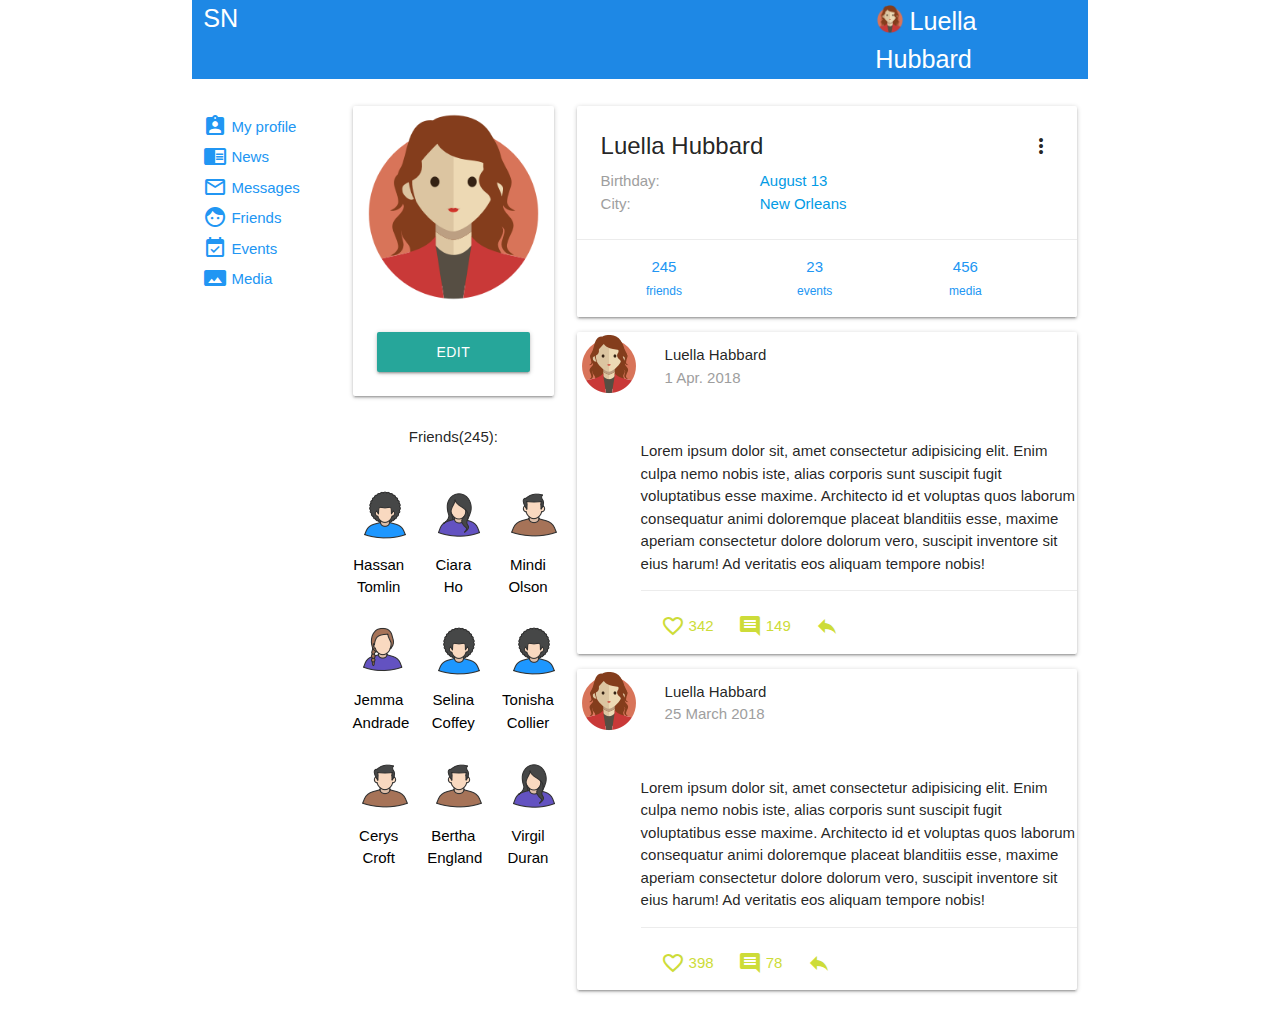
==== index.html @ 28e6f409 "materialize_dz" ====
<!DOCTYPE html>
<html lang="ru">
<head>
    <meta charset="UTF-8">
    <meta name="viewport" content="width=device-width, initial-scale=1.0">
    <title>Materialize</title>
    <link rel="stylesheet" href="materialize/css/materialize.min.css">
    <link href="https://fonts.googleapis.com/icon?family=Material+Icons" rel="stylesheet">
    <link rel="stylesheet" href="css/style.css">
</head>
<body>
    <div class="container">
        <div class="row blue darken-1 white-text">
            <div class="col s1">
                <span class="flow-text valign-wrapper brand-logo">SN</span>
            </div>
            <div class="col s3 offset-s8">
                <img class="responsive-img circle valign-wrapper ava" src="./img/av_64.png">
                <span class="flow-text">Luella Hubbard</span>
            </div>
        </div>
        <div class="row">
            <div class="col s2 blue-text hoverable">
                <ul>
                    <li class="hoverable">
                        <i class="material-icons">assignment_ind</i>
                        <span>My profile</span>
                    </li>
                    <li class="hoverable">
                        <i class="material-icons">chrome_reader_mode</i>
                        <span>News</span>
                    </li>
                    <li class="hoverable">
                        <i class="material-icons">mail_outline</i>
                        <span>Messages</span>
                    </li>
                    <li class="hoverable">
                        <i class="material-icons">face</i>
                        <span>Friends</span>
                    </li>
                    <li class="hoverable">
                        <i class="material-icons">event_available</i>
                        <span>Events</span>
                    </li>
                    <li class="hoverable">
                        <i class="material-icons">panorama</i>
                        <span>Media</span>
                    </li>
                </ul>
            </div>
            <div class="col s3">
                <div class="card hoverable">
                    <div class="card-image waves-effect waves-block waves-light">
                      <img class="activator" src="./img/av_256.png">
                    </div>
                    <div class="card-content">
                      <button class="btn card_btn_width">EDIT</button>
                    </div>
                  </div>
                <div class="hoverable">
                    <div class="row center-align">
                        <div class="col s12">
                            <p>Friends(245):</p>
                        </div>
                        </div>
                    <div class="row center-align">
                        <div class="col s4 responsive-img">
                            <img src="./img/avatar_1.png">
                            <div><a href="#" class="black-text">Hassan Tomlin</a></div>
                        </div>
                        <div class="col s4 responsive-img">
                            <img src="./img/avatar_4.png">
                            <div><a href="#" class="black-text">Ciara Ho</a></div>
                        </div>
                        <div class="col s4 responsive-img">
                            <img src="./img/avatar_3.png">
                            <div><a href="#" class="black-text">Mindi Olson</a></div>
                        </div>
                    </div>
                    <div class="row center-align">
                        <div class="col s4 responsive-img">
                            <img src="./img/avatar_2.png">
                            <div><a href="#" class="black-text">Jemma Andrade</a></div>
                        </div>
                        <div class="col s4 responsive-img">
                            <img src="./img/avatar_1.png">
                            <div><a href="#" class="black-text">Selina Coffey</a></div>
                        </div>
                        <div class="col s4 responsive-img">
                            <img src="./img/avatar_1.png">
                            <div><a href="#" class="black-text">Tonisha Collier</a></div>
                        </div>
                    </div>
                    <div class="row center-align">
                        <div class="col s4 responsive-img">
                            <img src="./img/avatar_3.png">
                            <div><a href="#" class="black-text">Cerys Croft</a></div>
                          </div>
                        <div class="col s4 responsive-img">
                            <img src="./img/avatar_3.png">
                            <div><a href="#" class="black-text">Bertha England</a></div>
                        </div>
                        <div class="col s4 responsive-img">
                            <img src="./img/avatar_4.png">
                            <div><a href="#" class="black-text">Virgil Duran</a></div>
                        </div>
                    </div>
                </div>
            </div>
            <div class="col s7">
                <div class="card hoverable">
                    <div class="card-content">
                      <span class="card-title">Luella Hubbard<i class="material-icons right">more_vert</i></span>
                      <div class="card-content-adress-display">
                          <div>
                            <div><span class="grey-text">Birthday:</span></div>
                            <div><span class="grey-text">City:</span></div>
                          </div>
                          <div>
                            <div><span><a href="#">August 13</a></span></div>
                            <div><span><a href="#">New Orleans</a></span></div>
                          </div>
                        </div>
                    </div>
                    <div class="card-action links">
                      <a href="#" class="blue-text">245 <span>friends</span></a>
                      <a href="#" class="blue-text">23 <span>events</span></a>
                      <a href="#" class="blue-text">456 <span>media</span></a>
                    </div>
                  </div>
                  <div class="card horizontal hoverable">
                    <div class="card-image avatar64">
                      <img src="./img/av_64.png">
                    </div>
                    <div class="card-stacked">
                      <div class="card-content card-content-user">
                        <div>Luella Habbard</div>
                        <div class="grey-text">1 Apr. 2018</div>
                      </div>
                      <div class="card-stacked">
                        <p>Lorem ipsum dolor sit, amet consectetur adipisicing elit.
                          Enim culpa nemo nobis iste, alias corporis sunt suscipit fugit voluptatibus
                          esse maxime. Architecto id et voluptas quos laborum consequatur animi doloremque
                          placeat blanditiis esse, maxime aperiam consectetur dolore dolorum vero, suscipit
                          inventore sit eius harum! Ad veritatis eos aliquam tempore nobis!</p>
                    </div>
                      <div class="card-action links1">
                        <a href="#" class="lime-text darken-1"><i class="material-icons">favorite_border</i>342</a>
                        <a href="#" class="lime-text darken-1"><i class="material-icons">insert_comment</i>149</a>
                        <a href="#" class="lime-text darken-1"><i class="material-icons">reply</i></a>
                      </div>
                    </div>
                  </div>
                  <div class="card horizontal hoverable">
                    <div class="card-image avatar64">
                      <img src="./img/av_64.png">
                    </div>
                    <div class="card-stacked">
                      <div class="card-content card-content-user">
                        <div>Luella Habbard</div>
                        <div class="grey-text">25 March 2018</div>
                      </div>
                      <div class="card-stacked">
                        <p>Lorem ipsum dolor sit, amet consectetur adipisicing elit.
                          Enim culpa nemo nobis iste, alias corporis sunt suscipit fugit voluptatibus
                          esse maxime. Architecto id et voluptas quos laborum consequatur animi doloremque
                          placeat blanditiis esse, maxime aperiam consectetur dolore dolorum vero, suscipit
                          inventore sit eius harum! Ad veritatis eos aliquam tempore nobis!</p>
                    </div>
                      <div class="card-action links1">
                        <a href="#" class="lime-text darken-1"><i class="material-icons">favorite_border</i>398</a>
                        <a href="#" class="lime-text darken-1"><i class="material-icons">insert_comment</i>78</a>
                        <a href="#" class="lime-text darken-1"><i class="material-icons">reply</i></a>
                      </div>
                    </div>
                  </div>
            </div>
        </div>
    </div>
    <script src="materialize/js/materialize.min.js"></script>
</body>
</html>
---- css/style.css ----
.ava {
    width: 30px;
    height: auto;
    display: inline-block;
    position: relative;
    top: 4px;
    
}

li > span {
    position: relative;
    bottom: 6px;
}

.hoverable {
    cursor: pointer;
}

.card_btn_width {
    width: 100%;
    height: 40px;
}

.links {
    display: flex;
    justify-content: space-around;
}

.links > a {
    display: block;
    width: 50px;
    height: auto;
    text-align: center;
}

a > span {
    font-size: 0.8rem;
    text-transform: lowercase;
}

.card-content-adress-display {
    display: flex;
    justify-content: flex-start;
}

.card-content-adress-display > :nth-child(2) {
    display: flex;
    flex-direction: column;
    margin-left: 100px;
}

.card-content-user {
    display: flex;
    flex-direction: column;
    justify-content: flex-start;
    position: relative;
    bottom: 12px;
}

.links1>a>i {
    position: relative;
    top: 7px;
    right: 4px;
}
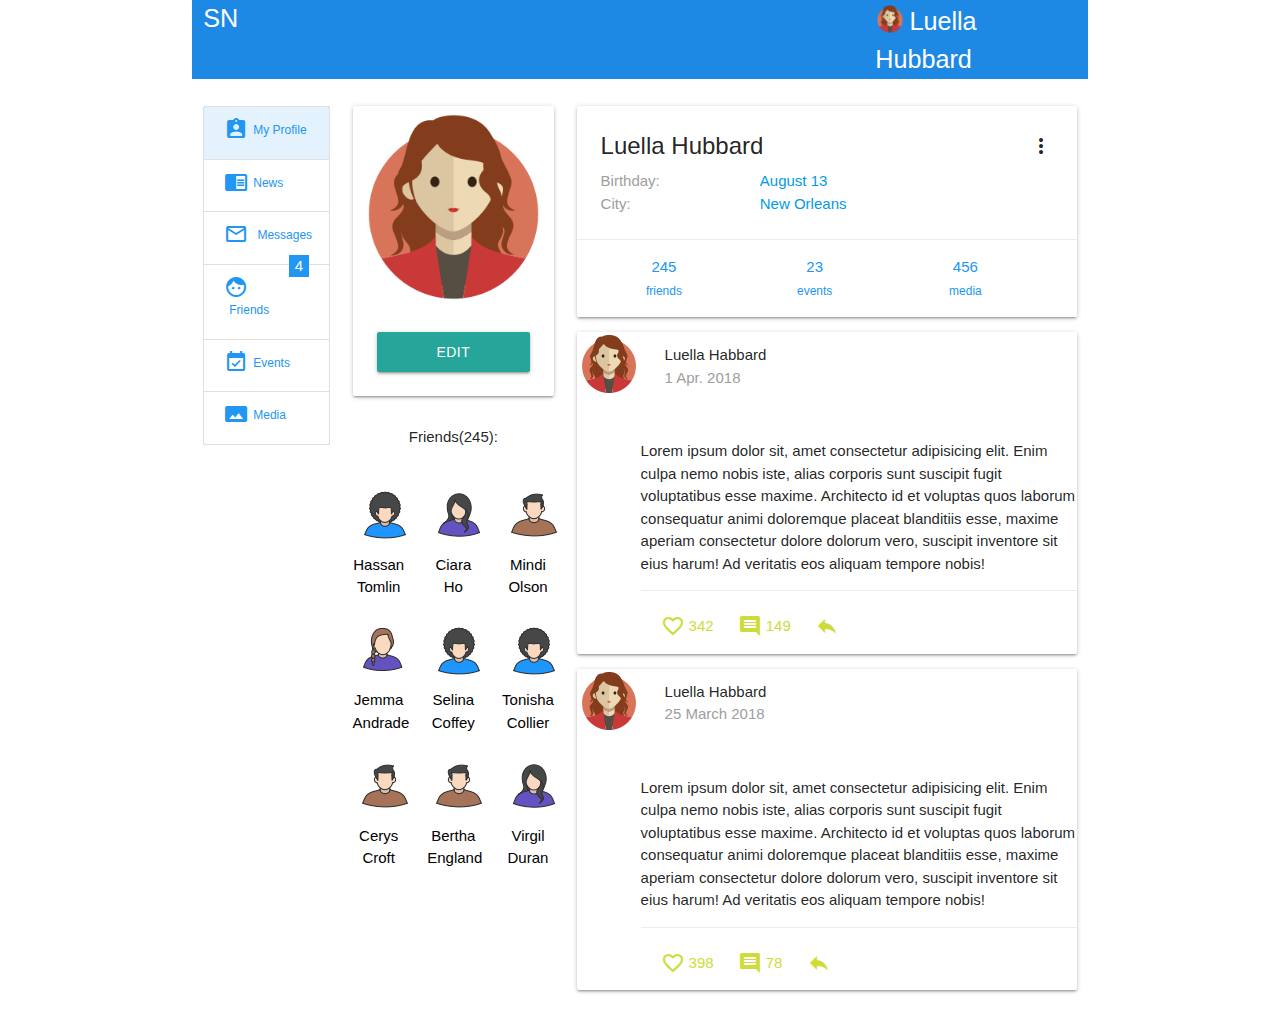
==== commit 8764a161: "debug_1" ====
--- a/index.html
+++ b/index.html
@@ -20,33 +20,19 @@
             </div>
         </div>
         <div class="row">
-            <div class="col s2 blue-text hoverable">
-                <ul>
-                    <li class="hoverable">
-                        <i class="material-icons">assignment_ind</i>
-                        <span>My profile</span>
-                    </li>
-                    <li class="hoverable">
-                        <i class="material-icons">chrome_reader_mode</i>
-                        <span>News</span>
-                    </li>
-                    <li class="hoverable">
-                        <i class="material-icons">mail_outline</i>
-                        <span>Messages</span>
-                    </li>
-                    <li class="hoverable">
-                        <i class="material-icons">face</i>
-                        <span>Friends</span>
-                    </li>
-                    <li class="hoverable">
-                        <i class="material-icons">event_available</i>
-                        <span>Events</span>
-                    </li>
-                    <li class="hoverable">
-                        <i class="material-icons">panorama</i>
-                        <span>Media</span>
-                    </li>
-                </ul>
+            <div class="col s2">
+                <div class="collection blue blue-text">
+                    <a href="#" class="collection-item active blue lighten-5"><i class="material-icons blue-text">assignment_ind</i><span class="blue-text">My profile</span></a>
+                    <a href="#" class="collection-item"><i class="material-icons blue-text">chrome_reader_mode</i><span class="blue-text">News</span></a>
+                    <a href="#" class="collection-item">
+                        <i class="material-icons blue-text">mail_outline</i>
+                        <span class="blue-text">Messages</span>
+                        <span class='badge blue white-text'>4</span>
+                    </a>
+                    <a href="#" class="collection-item"><i class="material-icons blue-text">face</i><span class="blue-text">Friends</span></a>
+                    <a href="#" class="collection-item"><i class="material-icons blue-text">event_available</i><span class="blue-text">Events</span></a>
+                    <a href="#" class="collection-item"><i class="material-icons blue-text">panorama</i><span class="blue-text">Media</span></a>
+                </div>
             </div>
             <div class="col s3">
                 <div class="card hoverable">
--- a/css/style.css
+++ b/css/style.css
@@ -7,9 +7,11 @@
     
 }
 
-li > span {
+.collection-item>span.blue-text {
+    text-transform: capitalize;
     position: relative;
-    bottom: 6px;
+    left: 5px;
+    bottom: 7px;
 }
 
 .hoverable {
@@ -62,3 +64,9 @@
     top: 7px;
     right: 4px;
 }
+
+span.badge {
+    min-width: 1rem;
+    position: relative;
+    top: 1px;
+}